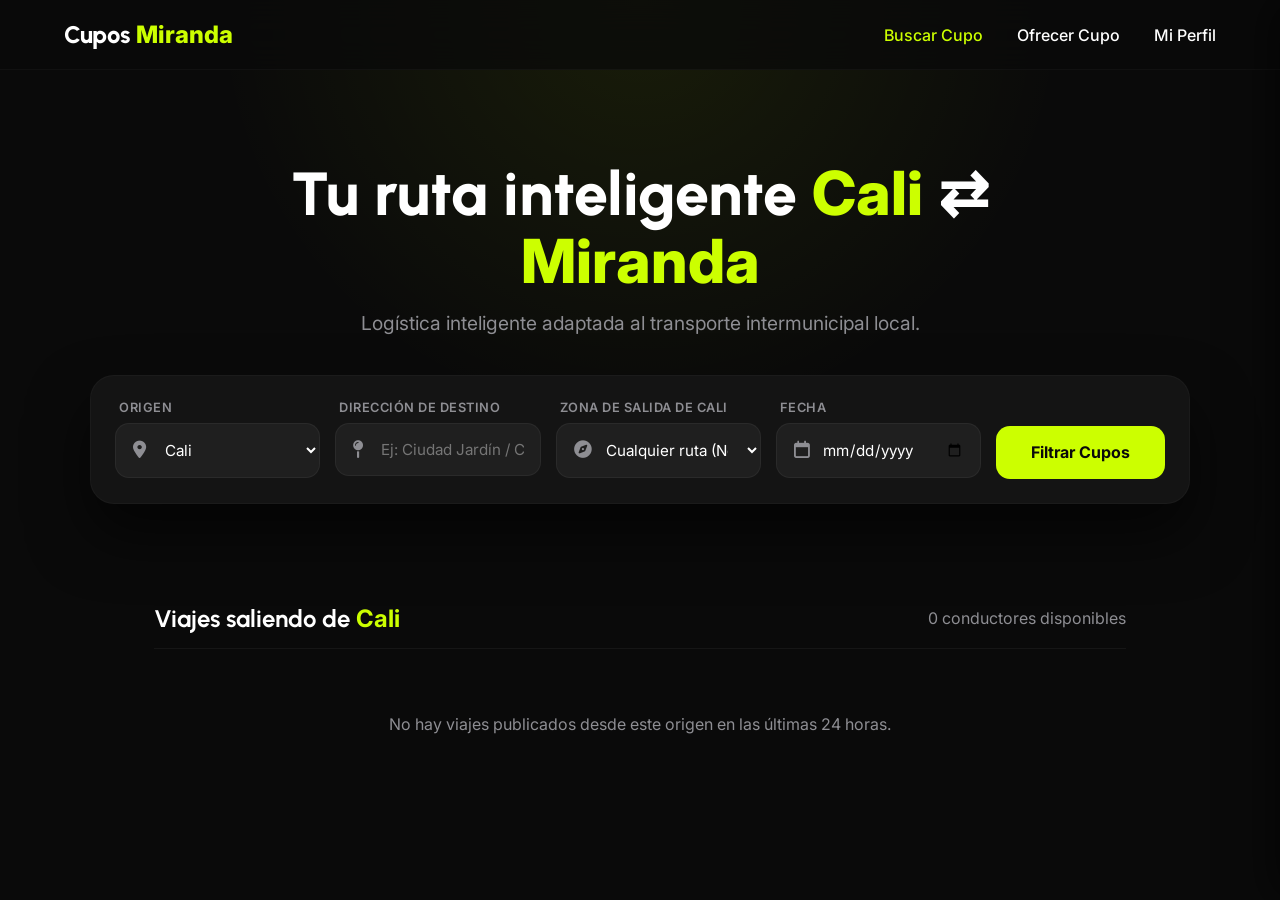
==== index.html @ fed439fe "Cupos_Miranda" ====
<!DOCTYPE html>
<html lang="es">
<head>
    <meta charset="UTF-8">
    <meta name="viewport" content="width=device-width, initial-scale=1.0">
    <title>Cupos Miranda | Viajes Compartidos Premium</title>
    <link href="https://fonts.googleapis.com/css2?family=Inter:wght@300;400;500;600;700&family=Urbanist:wght@600;800&display=swap" rel="stylesheet">
    <link rel="stylesheet" href="https://cdnjs.cloudflare.com/ajax/libs/font-awesome/6.4.0/css/all.min.css">
    
    <style>
        :root {
            --bg-dark: #0a0a0a;
            --bg-card: #141414;
            --bg-input: #1f1f1f;
            --primary: #CCFF00; 
            --primary-hover: #b3e600;
            --text-main: #ffffff;
            --text-muted: #8e8e93;
            --accent-orange: #ff9500;
            --accent-green: #34c759;
        }

        * { margin: 0; padding: 0; box-sizing: border-box; font-family: 'Inter', sans-serif; }

        body { background-color: var(--bg-dark); color: var(--text-main); min-height: 100vh; padding-bottom: 100px; overflow-x: hidden; }

        /* --- NAVEGACIÓN --- */
        nav { display: flex; justify-content: space-between; align-items: center; padding: 20px 5%; background: rgba(10, 10, 10, 0.75); backdrop-filter: blur(20px); position: fixed; width: 100%; top: 0; z-index: 100; border-bottom: 1px solid rgba(255,255,255,0.03); }
        .logo { font-family: 'Urbanist', sans-serif; font-size: 24px; font-weight: 800; color: var(--text-main); text-decoration: none; }
        .logo span { color: var(--primary); }
        .nav-links a { color: var(--text-main); text-decoration: none; margin-left: 30px; font-weight: 500; transition: color 0.3s; }
        .nav-links a:hover, .nav-links a.active { color: var(--primary); }
        .btn-login { background: transparent; border: 1px solid var(--primary); color: var(--primary) !important; padding: 8px 24px; border-radius: 50px; }

        /* --- HERO --- */
        .hero { padding: 160px 5% 60px; display: flex; flex-direction: column; align-items: center; text-align: center; background: radial-gradient(circle at top, rgba(204, 255, 0, 0.08) 0%, transparent 50%); }
        .hero h1 { font-family: 'Urbanist', sans-serif; font-size: 3.8rem; max-width: 900px; margin-bottom: 15px; line-height: 1.1; font-weight: 800; }
        .hero h1 span { color: var(--primary); }
        .hero p { color: var(--text-muted); font-size: 1.2rem; margin-bottom: 40px; }

        /* --- BUSCADOR --- */
        .search-box { background: var(--bg-card); padding: 24px; border-radius: 24px; display: flex; gap: 15px; width: 100%; max-width: 1100px; box-shadow: 0 30px 60px rgba(0,0,0,0.6); border: 1px solid rgba(255,255,255,0.03); flex-wrap: wrap; }
        .input-group { flex: 1; min-width: 180px; display: flex; flex-direction: column; text-align: left; position: relative; }
        .input-group label { font-size: 0.8rem; color: var(--text-muted); margin-bottom: 8px; margin-left: 4px; font-weight: 600; text-transform: uppercase; letter-spacing: 0.5px; }
        .input-group input, .input-group select { width: 100%; background: var(--bg-input); border: 1px solid rgba(255,255,255,0.05); padding: 16px 16px 16px 45px; border-radius: 14px; color: var(--text-main); font-size: 0.95rem; outline: none; transition: 0.3s; }
        .input-group input:focus, .input-group select:focus { border-color: var(--primary); background: #252525; }
        .input-group i { position: absolute; left: 18px; top: 41px; color: var(--text-muted); font-size: 1.1rem; }
        .btn-search { background: var(--primary); color: var(--bg-dark); border: none; border-radius: 14px; padding: 0 35px; font-size: 1rem; font-weight: 700; cursor: pointer; transition: 0.3s; margin-top: 26px; height: 53px; }
        .btn-search:hover { background: var(--primary-hover); }

        /* --- SECCIÓN DE RESULTADOS --- */
        .results-container { max-width: 1100px; margin: 40px auto 0; padding: 0 5%; }
        .results-header { display: flex; justify-content: space-between; align-items: center; margin-bottom: 25px; border-bottom: 1px solid rgba(255,255,255,0.05); padding-bottom: 15px; }
        .results-header h2 { font-size: 1.5rem; font-family: 'Urbanist', sans-serif; }
        .results-header h2 span { color: var(--primary); }
        .cards-grid { display: flex; flex-direction: column; gap: 20px; }

        /* --- TARJETA DE VIAJE PREMIUM --- */
        .trip-card { background: var(--bg-card); border-radius: 20px; padding: 24px; display: grid; grid-template-columns: 2fr 2fr 1fr; align-items: center; gap: 20px; border: 1px solid rgba(255,255,255,0.02); transition: 0.3s; }
        .trip-card:hover { border-color: rgba(204, 255, 0, 0.2); transform: scale(1.01); }
        .driver-info { display: flex; gap: 15px; align-items: center; }
        .driver-avatar { width: 55px; height: 55px; background: #333; border-radius: 50%; display: flex; align-items: center; justify-content: center; font-size: 1.5rem; color: var(--primary); }
        .driver-details h3 { font-size: 1.1rem; margin-bottom: 4px; font-weight: 600; }
        .rating { color: #ffcc00; font-size: 0.85rem; display: flex; align-items: center; gap: 4px; }
        .rating span { color: var(--text-muted); }
        .route-details { display: flex; flex-direction: column; gap: 6px; }
        .time { font-size: 1.2rem; font-weight: 700; }
        
        .badge { display: inline-block; padding: 4px 10px; border-radius: 6px; font-size: 0.75rem; font-weight: 700; text-transform: uppercase; width: max-content; }
        .badge-sur { background: rgba(0, 122, 255, 0.15); color: #30a2ff; }
        .badge-norte { background: rgba(255, 69, 58, 0.15); color: #ff453a; }

        .exact-address { font-size: 0.85rem; color: var(--text-muted); margin-top: 4px; }
        .exact-address i { color: var(--primary); margin-right: 5px; }

        .booking-action { text-align: right; display: flex; flex-direction: column; align-items: flex-end; gap: 6px; }
        .price { font-size: 1.6rem; font-weight: 800; color: var(--primary); }
        .seats-left { font-size: 0.8rem; color: var(--text-muted); margin-bottom: 4px; }
        .btn-book { background: var(--text-main); color: var(--bg-dark); border: none; padding: 12px 24px; border-radius: 12px; font-weight: 700; cursor: pointer; transition: 0.2s; width: 100%; }
        .btn-book:hover { background: var(--primary); }

        /* --- MODAL DE CONFIRMACIÓN (DRAWER LATERAL) --- */
        .drawer-overlay { position: fixed; top: 0; left: 0; width: 100%; height: 100%; background: rgba(0,0,0,0.7); backdrop-filter: blur(5px); z-index: 1000; display: none; opacity: 0; transition: opacity 0.3s ease; }
        .drawer { position: fixed; top: 0; right: -450px; width: 100%; max-width: 450px; height: 100%; background: var(--bg-card); border-left: 1px solid rgba(255,255,255,0.05); box-shadow: -10px 0 40px rgba(0,0,0,0.5); z-index: 1001; padding: 40px 30px; display: flex; flex-direction: column; transition: right 0.3s cubic-bezier(0.4, 0, 0.2, 1); }
        .drawer.open { right: 0; }
        .drawer-overlay.open { display: block; opacity: 1; }
        .drawer-close { position: absolute; top: 30px; right: 30px; background: none; border: none; color: var(--text-muted); font-size: 1.5rem; cursor: pointer; }
        .drawer h3 { font-family: 'Urbanist', sans-serif; font-size: 1.8rem; margin-bottom: 20px; }
        .drawer-trip-summary { background: var(--bg-dark); padding: 15px; border-radius: 12px; margin-bottom: 25px; border: 1px solid rgba(255,255,255,0.03); }
        .drawer-input-group { display: flex; flex-direction: column; gap: 8px; margin-bottom: 20px; }
        .drawer-input-group label { font-size: 0.85rem; color: var(--text-muted); font-weight: 600; }
        .drawer-input-group input { background: var(--bg-dark); border: 1px solid rgba(255,255,255,0.1); padding: 14px; border-radius: 10px; color: white; font-size: 1rem; outline: none; }
        .drawer-input-group input:focus { border-color: var(--primary); }
        .btn-confirm-booking { background: var(--primary); color: var(--bg-dark); border: none; padding: 16px; border-radius: 12px; font-weight: 700; font-size: 1rem; cursor: pointer; transition: 0.3s; width: 100%; margin-top: auto; }

        @media (max-width: 768px) {
            .trip-card { grid-template-columns: 1fr; text-align: center; justify-items: center; }
            .booking-action { align-items: center; width: 100%; }
            .search-box { flex-direction: column; }
        }
    </style>
</head>
<body>

   <nav>
        <a href="index.html" class="logo">Cupos <span>Miranda</span></a>
        <div class="nav-links">
            <a href="index.html" class="active">Buscar Cupo</a>
            <a href="publicar.html">Ofrecer Cupo</a>
            <a href="perfil.html">Mi Perfil</a>
        </div>
    </nav>

    <header class="hero">
        <h1>Tu ruta inteligente <span>Cali</span> ⇄ <span>Miranda</span></h1>
        <p>Logística inteligente adaptada al transporte intermunicipal local.</p>

        <form class="search-box" onsubmit="event.preventDefault();">
            <div class="input-group">
                <label>Origen</label>
                <i class="fa-solid fa-location-dot"></i>
                <select id="origen" onchange="adaptarFormulario()">
                    <option value="cali">Cali</option>
                    <option value="miranda">Miranda</option>
                </select>
            </div>

            <div class="input-group">
                <label id="label-direccion">Dirección de destino </label>
                <i class="fa-solid fa-map-pin"></i>
                <input type="text" id="direccion" placeholder="Ej: Ciudad Jardín / Centro">
            </div>

            <div class="input-group" id="grupo-zona">
                <label id="label-zona">Zona de Salida de Cali</label>
                <i class="fa-solid fa-compass"></i>
                <select id="zona">
                    <option value="todos">Cualquier ruta (Norte/Sur)</option>
                    <option value="sur" id="opcion-sur">Por el Sur (Autopista / Cl 5)</option>
                    <option value="norte" id="opcion-norte">Por el Norte (Terminal / Vía Rápida)</option>
                </select>
            </div>

            <div class="input-group">
                <label>Fecha</label>
                <i class="fa-regular fa-calendar"></i>
                <input type="date" id="fecha">
            </div>

            <button type="submit" class="btn-search">Filtrar Cupos</button>
        </form>
    </header>

    <main class="results-container">
        <div class="results-header">
            <h2 id="titulo-resultados">Viajes saliendo de <span>Cali</span></h2>
            <p style="color: var(--text-muted);" id="contador-viajes">0 conductores disponibles</p>
        </div>

        <div class="cards-grid" id="contenedor-viajes-lista">
            </div>
    </main>

    <div class="drawer-overlay" id="overlay" onclick="closeDrawer()"></div>
<div id="bookingDrawer" class="drawer">
        <button class="close-drawer" onclick="closeDrawer()"><i class="fa-solid fa-xmark"></i></button>
        <h2 style="font-family: 'Urbanist', sans-serif; margin-bottom: 20px;">Confirmar Cupo</h2>
        
        <div class="booking-summary" style="background: var(--bg-input); padding: 15px; border-radius: 12px; margin-bottom: 20px;">
            <p id="summary-driver" style="font-weight: 600; margin-bottom: 5px;">Conductor: </p>
            <p id="summary-route" style="color: var(--text-muted); font-size: 0.9rem; margin-bottom: 5px;">Ruta: </p>
            <p id="summary-price" style="color: var(--primary); font-weight: 700;">Valor: </p>
        </div>

        <div style="margin-bottom: 15px;">
            <label style="font-size: 0.85rem; color: var(--text-muted); display: block; margin-bottom: 8px;">Tu Nombre</label>
            <input type="text" id="input-passenger-name" placeholder="Ej: María Gómez" style="width: 100%; padding: 12px; border-radius: 10px; background: var(--bg-input); border: 1px solid rgba(255,255,255,0.1); color: white; outline: none;">
        </div>

        <div style="margin-bottom: 25px;">
            <label style="font-size: 0.85rem; color: var(--text-muted); display: block; margin-bottom: 8px;">¿Dónde te recoge?</label>
            <div style="display: flex; gap: 10px;">
                <input type="text" id="input-pickup-exacto" placeholder="Escribe la dirección o usa el GPS" style="flex: 1; padding: 12px; border-radius: 10px; background: var(--bg-input); border: 1px solid rgba(255,255,255,0.1); color: white; outline: none;">
                <button type="button" onclick="obtenerUbicacionGPS()" style="background: var(--bg-input); border: 1px solid var(--primary); color: var(--primary); padding: 0 15px; border-radius: 10px; cursor: pointer; transition: 0.3s;" title="Usar mi ubicación actual">
                    <i class="fa-solid fa-location-crosshairs"></i> GPS
                </button>
            </div>
            <p id="gps-status" style="font-size: 0.8rem; color: var(--primary); margin-top: 5px; display: none;">Obteniendo ubicación...</p>
        </div>

        <button class="btn-confirm-booking" id="btn-confirm-action" onclick="finalizarReserva()">Confirmar y Enviar WhatsApp</button>
    </div>

   <script src="app.js"></script>
</body>
</html>
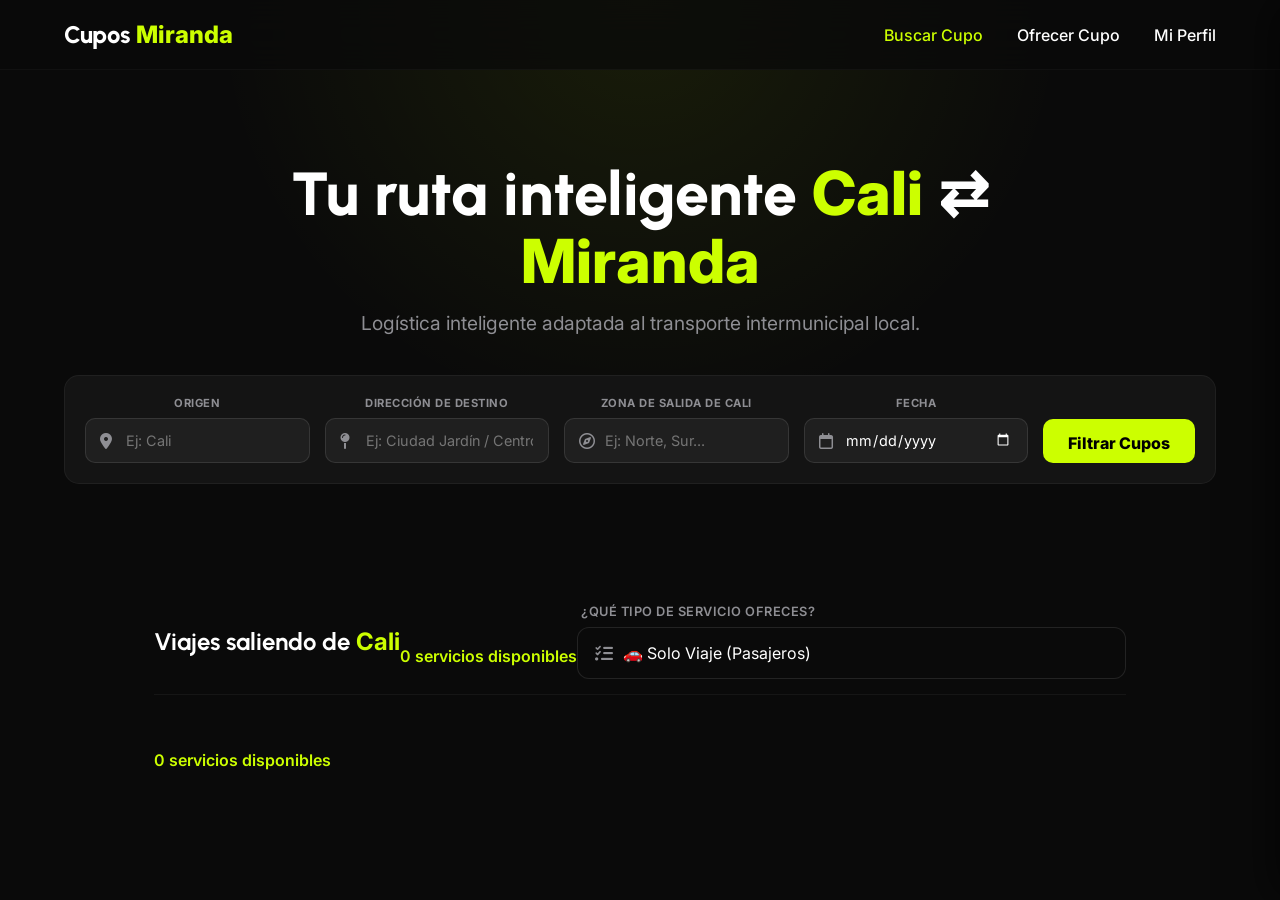
==== commit bf43d539: "Mejora1" ====
--- a/index.html
+++ b/index.html
@@ -6,6 +6,7 @@
     <title>Cupos Miranda | Viajes Compartidos Premium</title>
     <link href="https://fonts.googleapis.com/css2?family=Inter:wght@300;400;500;600;700&family=Urbanist:wght@600;800&display=swap" rel="stylesheet">
     <link rel="stylesheet" href="https://cdnjs.cloudflare.com/ajax/libs/font-awesome/6.4.0/css/all.min.css">
+    <link rel="stylesheet" href="style.css">
     
     <style>
         :root {
@@ -115,49 +116,65 @@
         <h1>Tu ruta inteligente <span>Cali</span> ⇄ <span>Miranda</span></h1>
         <p>Logística inteligente adaptada al transporte intermunicipal local.</p>
 
-        <form class="search-box" onsubmit="event.preventDefault();">
-            <div class="input-group">
-                <label>Origen</label>
-                <i class="fa-solid fa-location-dot"></i>
-                <select id="origen" onchange="adaptarFormulario()">
-                    <option value="cali">Cali</option>
-                    <option value="miranda">Miranda</option>
-                </select>
-            </div>
-
-            <div class="input-group">
-                <label id="label-direccion">Dirección de destino </label>
-                <i class="fa-solid fa-map-pin"></i>
-                <input type="text" id="direccion" placeholder="Ej: Ciudad Jardín / Centro">
-            </div>
-
-            <div class="input-group" id="grupo-zona">
-                <label id="label-zona">Zona de Salida de Cali</label>
-                <i class="fa-solid fa-compass"></i>
-                <select id="zona">
-                    <option value="todos">Cualquier ruta (Norte/Sur)</option>
-                    <option value="sur" id="opcion-sur">Por el Sur (Autopista / Cl 5)</option>
-                    <option value="norte" id="opcion-norte">Por el Norte (Terminal / Vía Rápida)</option>
-                </select>
-            </div>
-
-            <div class="input-group">
-                <label>Fecha</label>
-                <i class="fa-regular fa-calendar"></i>
-                <input type="date" id="fecha">
-            </div>
-
-            <button type="submit" class="btn-search">Filtrar Cupos</button>
-        </form>
+        <div style="background: var(--bg-card); padding: 20px; border-radius: 15px; border: 1px solid rgba(255,255,255,0.05); display: flex; gap: 15px; flex-wrap: wrap; align-items: flex-end; margin-bottom: 20px;">
+            
+            <div style="flex: 1; min-width: 150px;">
+                <label style="font-size: 0.7rem; color: var(--text-muted); margin-bottom: 8px; display: block; font-weight: 700; text-transform: uppercase; letter-spacing: 0.5px;">Origen</label>
+                <div style="position: relative;">
+                    <i class="fa-solid fa-location-dot" style="position: absolute; left: 15px; top: 15px; color: var(--text-muted);"></i>
+                    <input type="text" id="filtro_origen" placeholder="Ej: Cali" style="width: 100%; padding: 13px 15px 13px 40px; border-radius: 10px; background: var(--bg-input); border: 1px solid rgba(255,255,255,0.1); color: white; outline: none; font-size: 0.9rem;">
+                </div>
+            </div>
+
+            <div style="flex: 1; min-width: 150px;">
+                <label style="font-size: 0.7rem; color: var(--text-muted); margin-bottom: 8px; display: block; font-weight: 700; text-transform: uppercase; letter-spacing: 0.5px;">Dirección de Destino</label>
+                <div style="position: relative;">
+                    <i class="fa-solid fa-map-pin" style="position: absolute; left: 15px; top: 15px; color: var(--text-muted);"></i>
+                    <input type="text" id="filtro_destino" placeholder="Ej: Ciudad Jardín / Centro" style="width: 100%; padding: 13px 15px 13px 40px; border-radius: 10px; background: var(--bg-input); border: 1px solid rgba(255,255,255,0.1); color: white; outline: none; font-size: 0.9rem;">
+                </div>
+            </div>
+
+            <div style="flex: 1; min-width: 150px;">
+                <label style="font-size: 0.7rem; color: var(--text-muted); margin-bottom: 8px; display: block; font-weight: 700; text-transform: uppercase; letter-spacing: 0.5px;">Zona de Salida de Cali</label>
+                <div style="position: relative;">
+                    <i class="fa-regular fa-compass" style="position: absolute; left: 15px; top: 15px; color: var(--text-muted);"></i>
+                    <input type="text" id="filtro_zona" placeholder="Ej: Norte, Sur..." style="width: 100%; padding: 13px 15px 13px 40px; border-radius: 10px; background: var(--bg-input); border: 1px solid rgba(255,255,255,0.1); color: white; outline: none; font-size: 0.9rem;">
+                </div>
+            </div>
+
+            <div style="flex: 1; min-width: 150px;">
+                <label style="font-size: 0.7rem; color: var(--text-muted); margin-bottom: 8px; display: block; font-weight: 700; text-transform: uppercase; letter-spacing: 0.5px;">Fecha</label>
+                <div style="position: relative;">
+                    <i class="fa-regular fa-calendar" style="position: absolute; left: 15px; top: 15px; color: var(--text-muted);"></i>
+                    <input type="date" id="filtro_fecha" style="width: 100%; padding: 12px 15px 12px 40px; border-radius: 10px; background: var(--bg-input); border: 1px solid rgba(255,255,255,0.1); color: white; outline: none; font-size: 0.9rem; font-family: inherit; color-scheme: dark;">
+                </div>
+            </div>
+
+            <button onclick="buscarAvanzado()" style="background: var(--primary); color: #000; border: none; padding: 14px 25px; border-radius: 10px; font-weight: 800; font-size: 1rem; cursor: pointer; transition: 0.3s; height: 44px; white-space: nowrap;">
+                Filtrar Cupos
+            </button>
+        </div>
     </header>
 
     <main class="results-container">
         <div class="results-header">
             <h2 id="titulo-resultados">Viajes saliendo de <span>Cali</span></h2>
-            <p style="color: var(--text-muted);" id="contador-viajes">0 conductores disponibles</p>
+          <div id="contador-viajes" style="margin-top: 30px; font-weight: 600; color: var(--primary);">0 servicios disponibles</div>
+        
+   <div class="input-group" style="grid-column: 1 / -1;">
+                    <label>¿Qué tipo de servicio ofreces?</label>
+                    <i class="fa-solid fa-list-check"></i>
+                    <select id="tipo_servicio" required style="width: 100%; padding: 15px 15px 15px 45px; border-radius: 12px; background: var(--bg-dark); border: 1px solid rgba(255,255,255,0.1); color: white; outline: none; font-size: 1rem; appearance: none;">
+                        <option value="viaje">🚗 Solo Viaje (Pasajeros)</option>
+                        <option value="viaje_encomienda">🚗 + 📦 Viaje y Encomiendas</option>
+                        <option value="encomienda">📦 Solo Encomiendas</option>
+                        <option value="particular">⭐ Servicio Particular Exclusivo</option>
+                    </select>
+                </div>
         </div>
 
         <div class="cards-grid" id="contenedor-viajes-lista">
+            <div id="contador-viajes" style="margin-top: 30px; font-weight: 600; color: var(--primary);">0 servicios disponibles</div>
             </div>
     </main>
 
--- a/style.css
+++ b/style.css
@@ -0,0 +1,45 @@
+/* --- AJUSTES PARA PANTALLAS DE CELULAR --- */
+        @media (max-width: 768px) {
+            nav {
+                flex-direction: column; /* Pone el logo arriba y los links abajo */
+                padding: 15px 5%;
+                gap: 15px;
+            }
+            .nav-links {
+                display: flex;
+                width: 100%;
+                justify-content: space-between; /* Distribuye los 3 botones uniformemente */
+            }
+            .nav-links a {
+                margin-left: 0; /* Quitamos el margen gigante */
+                font-size: 0.85rem; /* Letra un poco más pequeña */
+                text-align: center;
+                padding: 6px 10px; /* Damos un respiro al toque del dedo */
+            }
+            body { 
+                padding-top: 130px; /* Bajamos el contenido para que el nuevo menú no lo tape */
+            }
+        }
+        /* --- BOTONES DE FILTRO (NUEVOS) --- */
+.btn-filtro {
+    background: var(--bg-input);
+    border: 1px solid rgba(255,255,255,0.1);
+    color: var(--text-muted);
+    padding: 8px 16px;
+    border-radius: 50px;
+    cursor: pointer;
+    font-size: 0.9rem;
+    font-weight: 500;
+    transition: 0.3s;
+    white-space: nowrap; /* Evita que el texto se rompa en 2 líneas */
+}
+.btn-filtro:hover {
+    color: white;
+    border-color: rgba(255,255,255,0.3);
+}
+.btn-filtro.active {
+    background: var(--primary);
+    color: #000;
+    font-weight: 700;
+    border: none;
+}
